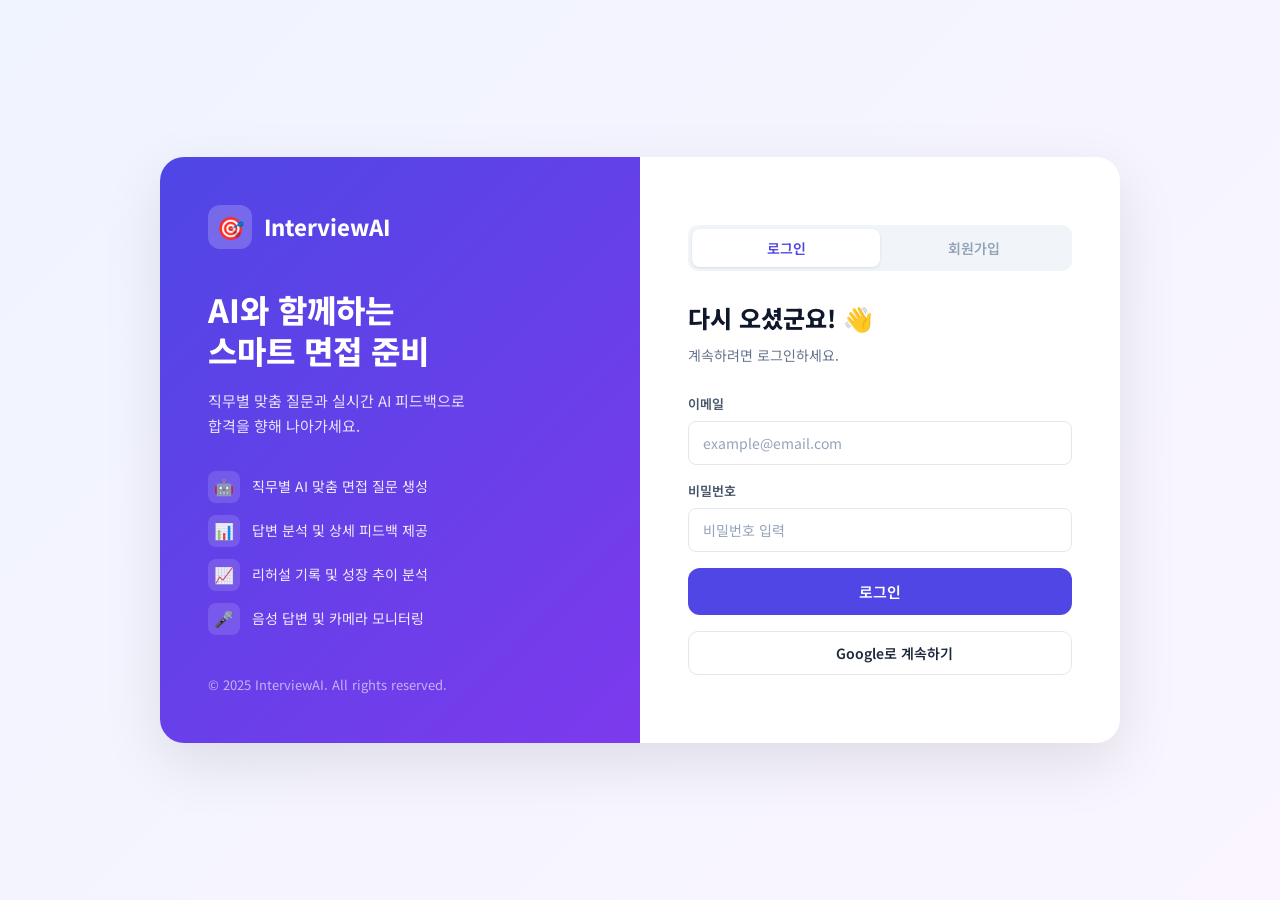
==== index.html @ cf8dadc1 "Add files via upload" ====
<!DOCTYPE html>
<html lang="ko">
<head>
<meta charset="UTF-8"/>
<meta name="viewport" content="width=device-width, initial-scale=1.0"/>
<title>InterviewAI — 로그인</title>
<link rel="stylesheet" href="css/style.css"/>
<script src="https://cdn.jsdelivr.net/npm/@supabase/supabase-js@2"></script>
<script src="js/config.js"></script>
<style>
.auth-page { min-height: 100vh; display: flex; align-items: center; justify-content: center; background: linear-gradient(135deg, #f0f4ff 0%, #faf5ff 100%); padding: 20px; }
.auth-wrap { display: grid; grid-template-columns: 1fr 1fr; max-width: 960px; width: 100%; background: #fff; border-radius: 24px; overflow: hidden; box-shadow: 0 20px 60px rgba(0,0,0,0.1); }
.auth-left { background: linear-gradient(135deg, #4f46e5, #7c3aed); padding: 48px; display: flex; flex-direction: column; justify-content: space-between; color: #fff; }
.auth-left-logo { display: flex; align-items: center; gap: 12px; font-size: 22px; font-weight: 800; }
.auth-left-logo .logo-box { width: 44px; height: 44px; background: rgba(255,255,255,0.2); border-radius: 12px; display: flex; align-items: center; justify-content: center; font-size: 22px; }
.auth-left-hero { flex: 1; display: flex; flex-direction: column; justify-content: center; padding: 40px 0; }
.auth-left-hero h2 { font-size: 32px; font-weight: 800; line-height: 1.3; margin-bottom: 16px; }
.auth-left-hero p { font-size: 15px; opacity: 0.85; line-height: 1.7; }
.auth-features { display: flex; flex-direction: column; gap: 12px; margin-top: 32px; }
.auth-feature { display: flex; align-items: center; gap: 12px; font-size: 14px; opacity: 0.9; }
.auth-feature .af-icon { width: 32px; height: 32px; background: rgba(255,255,255,0.15); border-radius: 8px; display: flex; align-items: center; justify-content: center; font-size: 16px; flex-shrink: 0; }
.auth-right { padding: 48px; display: flex; flex-direction: column; justify-content: center; }
.auth-tabs { display: flex; gap: 0; background: #f1f5f9; border-radius: 10px; padding: 4px; margin-bottom: 28px; }
.auth-tab { flex: 1; padding: 9px; border-radius: 8px; border: none; background: none; font-size: 14px; font-weight: 600; color: #94a3b8; cursor: pointer; transition: all 0.2s; }
.auth-tab.active { background: #fff; color: #4f46e5; box-shadow: 0 1px 3px rgba(0,0,0,0.1); }
.auth-title { font-size: 24px; font-weight: 800; margin-bottom: 6px; }
.auth-sub { font-size: 14px; color: #64748b; margin-bottom: 28px; }
.btn-google { display: flex; align-items: center; justify-content: center; gap: 10px; width: 100%; padding: 11px; border: 1.5px solid #e2e8f0; border-radius: 10px; background: #fff; font-size: 14px; font-weight: 600; color: #1e293b; cursor: pointer; transition: all 0.2s; margin-top: 16px; }
.btn-google:hover { background: #f8fafc; border-color: #cbd5e1; }
@media(max-width:768px){ .auth-wrap{grid-template-columns:1fr} .auth-left{display:none} }
</style>
</head>
<body class="auth-page">
<div class="auth-wrap">
  <!-- 왼쪽 브랜딩 -->
  <div class="auth-left">
    <div class="auth-left-logo">
      <div class="logo-box">🎯</div>
      InterviewAI
    </div>
    <div class="auth-left-hero">
      <h2>AI와 함께하는<br/>스마트 면접 준비</h2>
      <p>직무별 맞춤 질문과 실시간 AI 피드백으로<br/>합격을 향해 나아가세요.</p>
      <div class="auth-features">
        <div class="auth-feature"><div class="af-icon">🤖</div><span>직무별 AI 맞춤 면접 질문 생성</span></div>
        <div class="auth-feature"><div class="af-icon">📊</div><span>답변 분석 및 상세 피드백 제공</span></div>
        <div class="auth-feature"><div class="af-icon">📈</div><span>리허설 기록 및 성장 추이 분석</span></div>
        <div class="auth-feature"><div class="af-icon">🎤</div><span>음성 답변 및 카메라 모니터링</span></div>
      </div>
    </div>
    <div style="font-size:13px;opacity:0.6">© 2025 InterviewAI. All rights reserved.</div>
  </div>

  <!-- 오른쪽 폼 -->
  <div class="auth-right">
    <div class="auth-tabs">
      <button class="auth-tab active" id="tabLogin" onclick="switchTab('login')">로그인</button>
      <button class="auth-tab" id="tabRegister" onclick="switchTab('register')">회원가입</button>
    </div>

    <!-- 로그인 -->
    <div id="formLogin">
      <div class="auth-title">다시 오셨군요! 👋</div>
      <div class="auth-sub">계속하려면 로그인하세요.</div>
      <div class="form-group"><label>이메일</label><input type="email" id="loginEmail" placeholder="example@email.com"/></div>
      <div class="form-group"><label>비밀번호</label><input type="password" id="loginPw" placeholder="비밀번호 입력" onkeydown="if(event.key==='Enter')doLogin()"/></div>
      <div class="form-error" id="loginErr"></div>
      <button class="btn btn-primary btn-full btn-lg" id="loginBtn" onclick="doLogin()">
        <span id="loginBtnText">로그인</span>
      </button>
      <button class="btn-google" onclick="doGoogleLogin()">
        <img src="https://www.gstatic.com/firebasejs/ui/2.0.0/images/auth/google.svg" width="18" alt=""/>
        Google로 계속하기
      </button>
    </div>

    <!-- 회원가입 -->
    <div id="formRegister" class="hidden">
      <div class="auth-title">시작해봐요! 🚀</div>
      <div class="auth-sub">무료로 계정을 만들어 보세요.</div>
      <div class="grid-2">
        <div class="form-group"><label>이름</label><input type="text" id="regName" placeholder="홍길동"/></div>
        <div class="form-group"><label>목표 직무</label>
          <select id="regJob">
            <option value="">선택</option>
            <option>프론트엔드 개발자</option><option>백엔드 개발자</option>
            <option>풀스택 개발자</option><option>데이터 분석가</option>
            <option>UX/UI 디자이너</option><option>PM / 기획자</option>
            <option>마케터</option><option>영업직</option><option>기타</option>
          </select>
        </div>
      </div>
      <div class="form-group"><label>이메일</label><input type="email" id="regEmail" placeholder="example@email.com"/></div>
      <div class="form-group"><label>비밀번호 <span style="font-weight:400;color:#94a3b8">(6자 이상)</span></label><input type="password" id="regPw" placeholder="비밀번호 입력" onkeydown="if(event.key==='Enter')doRegister()"/></div>
      <div class="form-error" id="regErr"></div>
      <button class="btn btn-primary btn-full btn-lg" id="regBtn" onclick="doRegister()">
        <span id="regBtnText">회원가입</span>
      </button>
      <button class="btn-google" onclick="doGoogleLogin()">
        <img src="https://www.gstatic.com/firebasejs/ui/2.0.0/images/auth/google.svg" width="18" alt=""/>
        Google로 계속하기
      </button>
    </div>
  </div>
</div>

<script src="js/auth.js"></script>
</body>
</html>
---- css/style.css ----
/* =============================================
   InterviewAI — 공통 스타일 (라이트 모드)
   ============================================= */

@import url('https://fonts.googleapis.com/css2?family=Noto+Sans+KR:wght@400;500;600;700&display=swap');

:root {
  --primary: #4f46e5;
  --primary-dark: #4338ca;
  --primary-light: #eef2ff;
  --secondary: #7c3aed;
  --accent: #06b6d4;
  --success: #16a34a;
  --warning: #d97706;
  --danger: #dc2626;
  --bg: #f8fafc;
  --bg-card: #ffffff;
  --bg-secondary: #f1f5f9;
  --text-primary: #0f172a;
  --text-secondary: #475569;
  --text-muted: #94a3b8;
  --border: #e2e8f0;
  --border-focus: #4f46e5;
  --shadow-sm: 0 1px 3px rgba(0,0,0,0.06), 0 1px 2px rgba(0,0,0,0.04);
  --shadow-md: 0 4px 6px rgba(0,0,0,0.05), 0 2px 4px rgba(0,0,0,0.04);
  --shadow-lg: 0 10px 25px rgba(0,0,0,0.08), 0 4px 10px rgba(0,0,0,0.04);
  --radius-sm: 8px;
  --radius-md: 12px;
  --radius-lg: 16px;
  --radius-xl: 24px;
}

*, *::before, *::after { box-sizing: border-box; margin: 0; padding: 0; }
html, body { height: 100%; }
body { font-family: 'Noto Sans KR', 'Segoe UI', system-ui, sans-serif; background: var(--bg); color: var(--text-primary); line-height: 1.6; font-size: 15px; }
input, button, select, textarea { font-family: inherit; }
a { text-decoration: none; color: inherit; }
img { max-width: 100%; }

::-webkit-scrollbar { width: 6px; height: 6px; }
::-webkit-scrollbar-track { background: transparent; }
::-webkit-scrollbar-thumb { background: #cbd5e1; border-radius: 3px; }
::-webkit-scrollbar-thumb:hover { background: #94a3b8; }

/* ── 공통 버튼 ── */
.btn { display: inline-flex; align-items: center; justify-content: center; gap: 8px; padding: 10px 20px; border-radius: var(--radius-sm); font-size: 14px; font-weight: 600; cursor: pointer; transition: all 0.2s; border: none; outline: none; white-space: nowrap; }
.btn:disabled { opacity: 0.5; cursor: not-allowed; }
.btn-primary { background: var(--primary); color: #fff; }
.btn-primary:hover:not(:disabled) { background: var(--primary-dark); transform: translateY(-1px); box-shadow: 0 4px 12px rgba(79,70,229,0.3); }
.btn-secondary { background: var(--bg-secondary); color: var(--text-primary); border: 1px solid var(--border); }
.btn-secondary:hover:not(:disabled) { background: var(--border); }
.btn-outline { background: transparent; color: var(--primary); border: 1.5px solid var(--primary); }
.btn-outline:hover:not(:disabled) { background: var(--primary-light); }
.btn-danger { background: #fee2e2; color: var(--danger); border: 1px solid #fca5a5; }
.btn-danger:hover:not(:disabled) { background: #fecaca; }
.btn-lg { padding: 13px 28px; font-size: 15px; border-radius: var(--radius-md); }
.btn-full { width: 100%; }
.btn-icon { width: 40px; height: 40px; padding: 0; border-radius: var(--radius-sm); background: var(--bg-secondary); border: 1px solid var(--border); color: var(--text-secondary); font-size: 18px; }
.btn-icon:hover { background: var(--primary-light); color: var(--primary); border-color: #c7d2fe; }

/* ── 공통 폼 ── */
.form-group { display: flex; flex-direction: column; gap: 6px; margin-bottom: 16px; }
.form-group label { font-size: 13px; font-weight: 600; color: var(--text-secondary); }
.form-group input, .form-group select, .form-group textarea {
  padding: 11px 14px; border: 1.5px solid var(--border); border-radius: var(--radius-sm);
  font-size: 14px; color: var(--text-primary); background: #fff; transition: border-color 0.2s, box-shadow 0.2s; outline: none;
}
.form-group input:focus, .form-group select:focus, .form-group textarea:focus {
  border-color: var(--border-focus); box-shadow: 0 0 0 3px rgba(79,70,229,0.1);
}
.form-group input::placeholder, .form-group textarea::placeholder { color: var(--text-muted); }
.form-error { font-size: 13px; color: var(--danger); margin-bottom: 12px; padding: 8px 12px; background: #fee2e2; border-radius: var(--radius-sm); display: none; }
.form-error.show { display: block; }

/* ── 카드 ── */
.card { background: var(--bg-card); border-radius: var(--radius-lg); border: 1px solid var(--border); box-shadow: var(--shadow-sm); }
.card-body { padding: 24px; }

/* ── 배지 ── */
.badge { display: inline-flex; align-items: center; gap: 4px; padding: 3px 10px; border-radius: 20px; font-size: 12px; font-weight: 600; }
.badge-primary { background: var(--primary-light); color: var(--primary); }
.badge-success { background: #dcfce7; color: var(--success); }
.badge-warning { background: #fef3c7; color: var(--warning); }
.badge-danger { background: #fee2e2; color: var(--danger); }
.badge-gray { background: var(--bg-secondary); color: var(--text-secondary); }

/* ── 네비게이션 ── */
.navbar {
  position: fixed; top: 0; left: 0; right: 0; height: 64px; background: rgba(255,255,255,0.95);
  backdrop-filter: blur(12px); border-bottom: 1px solid var(--border);
  display: flex; align-items: center; justify-content: space-between;
  padding: 0 32px; z-index: 100; box-shadow: var(--shadow-sm);
}
.navbar-logo { display: flex; align-items: center; gap: 10px; font-size: 18px; font-weight: 700; color: var(--primary); cursor: pointer; }
.navbar-logo .logo-icon { width: 36px; height: 36px; background: linear-gradient(135deg, var(--primary), var(--secondary)); border-radius: 10px; display: flex; align-items: center; justify-content: center; font-size: 18px; }
.navbar-menu { display: flex; align-items: center; gap: 8px; }
.nav-link { padding: 8px 16px; border-radius: var(--radius-sm); font-size: 14px; font-weight: 500; color: var(--text-secondary); cursor: pointer; transition: all 0.2s; border: none; background: none; }
.nav-link:hover, .nav-link.active { background: var(--primary-light); color: var(--primary); }
.nav-avatar { width: 36px; height: 36px; border-radius: 50%; background: linear-gradient(135deg, var(--primary), var(--secondary)); display: flex; align-items: center; justify-content: center; color: #fff; font-size: 14px; font-weight: 700; cursor: pointer; border: 2px solid var(--border); transition: border-color 0.2s; }
.nav-avatar:hover { border-color: var(--primary); }

/* ── 사이드바 ── */
.sidebar {
  position: fixed; top: 64px; left: 0; bottom: 0; width: 240px;
  background: #fff; border-right: 1px solid var(--border);
  padding: 20px 12px; overflow-y: auto; z-index: 50;
}
.sidebar-section { margin-bottom: 24px; }
.sidebar-label { font-size: 11px; font-weight: 700; color: var(--text-muted); text-transform: uppercase; letter-spacing: 0.8px; padding: 0 12px; margin-bottom: 8px; }
.sidebar-item {
  display: flex; align-items: center; gap: 10px; padding: 10px 12px;
  border-radius: var(--radius-sm); font-size: 14px; font-weight: 500; color: var(--text-secondary);
  cursor: pointer; transition: all 0.2s; border: none; background: none; width: 100%; text-align: left;
}
.sidebar-item:hover { background: var(--bg-secondary); color: var(--text-primary); }
.sidebar-item.active { background: var(--primary-light); color: var(--primary); }
.sidebar-item .s-icon { font-size: 18px; width: 24px; text-align: center; }
.sidebar-item .s-badge { margin-left: auto; background: var(--primary); color: #fff; font-size: 11px; font-weight: 700; padding: 2px 7px; border-radius: 10px; }

/* ── 메인 레이아웃 ── */
.page-wrapper { padding-top: 64px; }
.content-area { margin-left: 240px; padding: 32px; min-height: calc(100vh - 64px); }

/* ── 통계 카드 ── */
.stat-card { background: #fff; border-radius: var(--radius-lg); border: 1px solid var(--border); padding: 20px 24px; }
.stat-card .stat-icon { width: 44px; height: 44px; border-radius: var(--radius-sm); display: flex; align-items: center; justify-content: center; font-size: 20px; margin-bottom: 12px; }
.stat-card .stat-value { font-size: 28px; font-weight: 700; color: var(--text-primary); line-height: 1; }
.stat-card .stat-label { font-size: 13px; color: var(--text-muted); margin-top: 4px; }
.stat-card .stat-change { font-size: 12px; font-weight: 600; margin-top: 8px; }
.stat-change.up { color: var(--success); }
.stat-change.down { color: var(--danger); }

/* ── 섹션 헤더 ── */
.section-header { display: flex; align-items: center; justify-content: space-between; margin-bottom: 20px; }
.section-title { font-size: 18px; font-weight: 700; color: var(--text-primary); }
.section-sub { font-size: 13px; color: var(--text-muted); margin-top: 2px; }

/* ── 리허설 카드 ── */
.rehearsal-card {
  background: #fff; border-radius: var(--radius-lg); border: 1px solid var(--border);
  padding: 20px 22px; transition: all 0.2s; cursor: pointer;
}
.rehearsal-card:hover { box-shadow: var(--shadow-md); border-color: #c7d2fe; transform: translateY(-1px); }
.rehearsal-card .rc-header { display: flex; align-items: flex-start; justify-content: space-between; margin-bottom: 12px; }
.rehearsal-card .rc-title { font-size: 15px; font-weight: 700; color: var(--text-primary); }
.rehearsal-card .rc-date { font-size: 12px; color: var(--text-muted); }
.rehearsal-card .rc-meta { display: flex; gap: 8px; flex-wrap: wrap; margin-bottom: 14px; }
.rehearsal-card .rc-score { display: flex; align-items: center; gap: 8px; }
.rc-score-num { font-size: 24px; font-weight: 800; color: var(--primary); }
.rc-score-bar { flex: 1; height: 6px; background: var(--bg-secondary); border-radius: 3px; overflow: hidden; }
.rc-score-fill { height: 100%; border-radius: 3px; background: linear-gradient(90deg, var(--primary), var(--secondary)); transition: width 0.8s ease; }

/* ── 토스트 ── */
.toast-container { position: fixed; top: 80px; right: 24px; z-index: 999; display: flex; flex-direction: column; gap: 8px; }
.toast { padding: 12px 18px; border-radius: var(--radius-md); font-size: 14px; font-weight: 500; box-shadow: var(--shadow-lg); animation: slideIn 0.3s ease; display: flex; align-items: center; gap: 10px; min-width: 280px; }
.toast-success { background: #fff; border-left: 4px solid var(--success); color: var(--text-primary); }
.toast-error { background: #fff; border-left: 4px solid var(--danger); color: var(--text-primary); }
.toast-info { background: #fff; border-left: 4px solid var(--primary); color: var(--text-primary); }
@keyframes slideIn { from { transform: translateX(100%); opacity: 0; } to { transform: translateX(0); opacity: 1; } }

/* ── 로딩 ── */
.spinner { width: 20px; height: 20px; border: 2px solid rgba(255,255,255,0.3); border-top-color: #fff; border-radius: 50%; animation: spin 0.7s linear infinite; }
.spinner-dark { border-color: rgba(79,70,229,0.2); border-top-color: var(--primary); }
@keyframes spin { to { transform: rotate(360deg); } }
.loading-dots { display: inline-flex; gap: 4px; }
.loading-dots span { width: 7px; height: 7px; border-radius: 50%; background: var(--primary); animation: dotBounce 1.2s infinite; }
.loading-dots span:nth-child(2) { animation-delay: 0.2s; }
.loading-dots span:nth-child(3) { animation-delay: 0.4s; }
@keyframes dotBounce { 0%,80%,100%{transform:translateY(0);opacity:0.4} 40%{transform:translateY(-8px);opacity:1} }

/* ── 모달 ── */
.modal-overlay { position: fixed; inset: 0; background: rgba(15,23,42,0.4); backdrop-filter: blur(4px); z-index: 200; display: flex; align-items: center; justify-content: center; padding: 20px; animation: fadeIn 0.2s ease; }
.modal { background: #fff; border-radius: var(--radius-xl); padding: 32px; max-width: 480px; width: 100%; box-shadow: var(--shadow-lg); animation: scaleIn 0.2s ease; }
.modal-header { display: flex; align-items: center; justify-content: space-between; margin-bottom: 24px; }
.modal-title { font-size: 18px; font-weight: 700; }
.modal-close { width: 32px; height: 32px; border-radius: 8px; border: none; background: var(--bg-secondary); cursor: pointer; font-size: 16px; color: var(--text-secondary); display: flex; align-items: center; justify-content: center; }
.modal-close:hover { background: var(--border); }
@keyframes fadeIn { from{opacity:0} to{opacity:1} }
@keyframes scaleIn { from{transform:scale(0.95);opacity:0} to{transform:scale(1);opacity:1} }

/* ── 진행바 ── */
.progress-bar { height: 6px; background: var(--bg-secondary); border-radius: 3px; overflow: hidden; }
.progress-fill { height: 100%; border-radius: 3px; background: linear-gradient(90deg, var(--primary), var(--secondary)); transition: width 0.5s ease; }

/* ── 유틸 ── */
.hidden { display: none !important; }
.text-center { text-align: center; }
.text-muted { color: var(--text-muted); font-size: 13px; }
.mt-4 { margin-top: 4px; }
.mt-8 { margin-top: 8px; }
.mt-16 { margin-top: 16px; }
.mt-24 { margin-top: 24px; }
.mb-16 { margin-bottom: 16px; }
.grid-2 { display: grid; grid-template-columns: 1fr 1fr; gap: 16px; }
.grid-3 { display: grid; grid-template-columns: repeat(3, 1fr); gap: 16px; }
.grid-4 { display: grid; grid-template-columns: repeat(4, 1fr); gap: 16px; }
.flex { display: flex; }
.flex-center { display: flex; align-items: center; justify-content: center; }
.flex-between { display: flex; align-items: center; justify-content: space-between; }
.gap-8 { gap: 8px; }
.gap-12 { gap: 12px; }
.gap-16 { gap: 16px; }
.divider { height: 1px; background: var(--border); margin: 20px 0; }
.divider-text { text-align: center; position: relative; margin: 20px 0; }
.divider-text::before { content: ''; position: absolute; top: 50%; left: 0; right: 0; height: 1px; background: var(--border); }
.divider-text span { position: relative; background: #fff; padding: 0 12px; font-size: 13px; color: var(--text-muted); }

/* ── 반응형 ── */
@media (max-width: 768px) {
  .sidebar { transform: translateX(-100%); transition: transform 0.3s; }
  .sidebar.open { transform: translateX(0); }
  .content-area { margin-left: 0; padding: 20px 16px; }
  .grid-2, .grid-3, .grid-4 { grid-template-columns: 1fr; }
  .navbar { padding: 0 16px; }
}
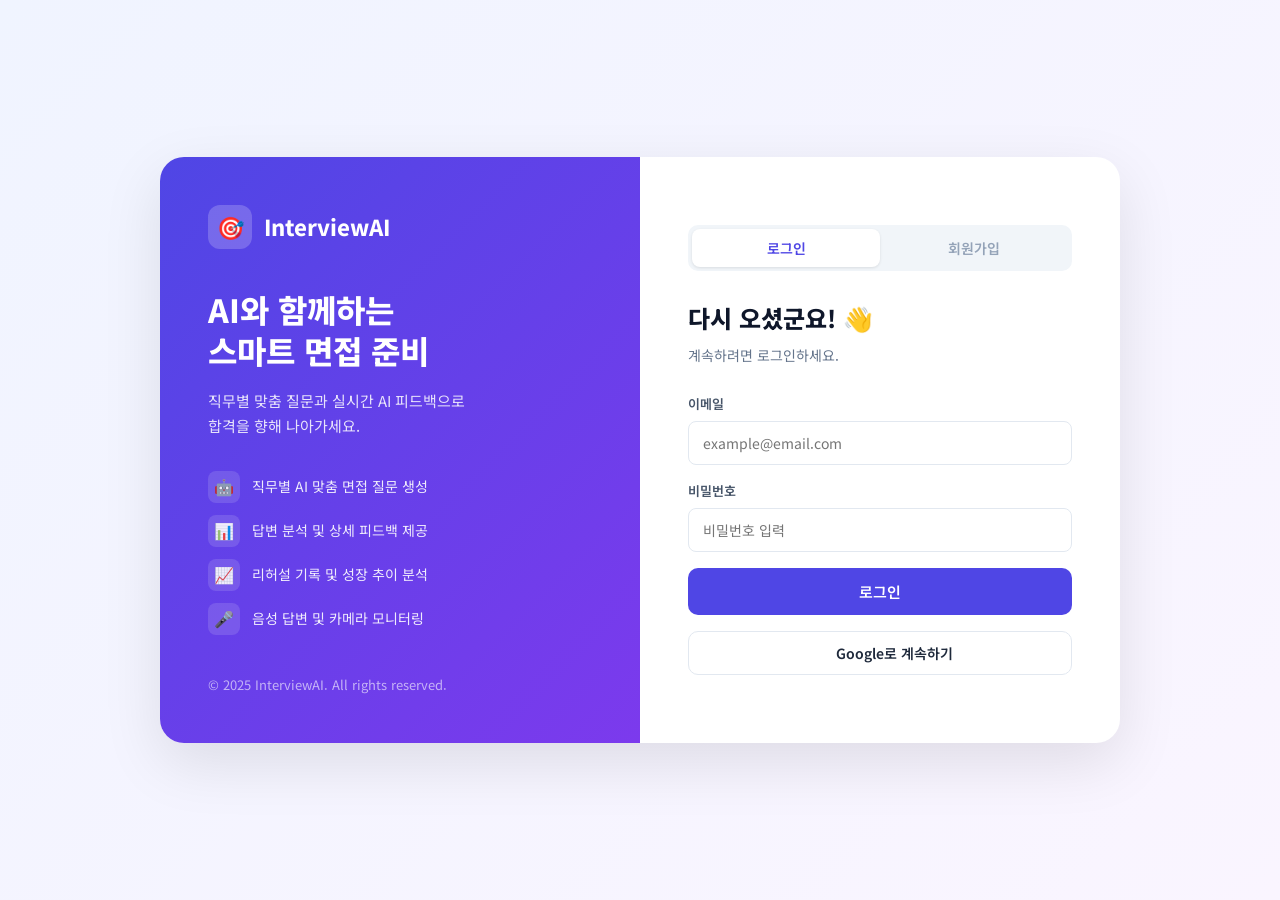
==== commit d9bd6175: "Refactor login page layout and styles Updated the HTML structure and styles for the login page, enha" ====
--- a/index.html
+++ b/index.html
@@ -5,8 +5,6 @@
 <meta name="viewport" content="width=device-width, initial-scale=1.0"/>
 <title>InterviewAI — 로그인</title>
 <link rel="stylesheet" href="css/style.css"/>
-<script src="https://cdn.jsdelivr.net/npm/@supabase/supabase-js@2"></script>
-<script src="js/config.js"></script>
 <style>
 .auth-page { min-height: 100vh; display: flex; align-items: center; justify-content: center; background: linear-gradient(135deg, #f0f4ff 0%, #faf5ff 100%); padding: 20px; }
 .auth-wrap { display: grid; grid-template-columns: 1fr 1fr; max-width: 960px; width: 100%; background: #fff; border-radius: 24px; overflow: hidden; box-shadow: 0 20px 60px rgba(0,0,0,0.1); }
@@ -27,12 +25,16 @@
 .auth-sub { font-size: 14px; color: #64748b; margin-bottom: 28px; }
 .btn-google { display: flex; align-items: center; justify-content: center; gap: 10px; width: 100%; padding: 11px; border: 1.5px solid #e2e8f0; border-radius: 10px; background: #fff; font-size: 14px; font-weight: 600; color: #1e293b; cursor: pointer; transition: all 0.2s; margin-top: 16px; }
 .btn-google:hover { background: #f8fafc; border-color: #cbd5e1; }
+.form-error { font-size: 13px; color: #dc2626; margin-bottom: 12px; padding: 8px 12px; background: #fee2e2; border-radius: 8px; display: none; }
+.form-error.show { display: block; }
+.spinner { width: 20px; height: 20px; border: 2px solid rgba(255,255,255,0.3); border-top-color: #fff; border-radius: 50%; animation: spin 0.7s linear infinite; margin: 0 auto; }
+@keyframes spin { to { transform: rotate(360deg); } }
+.hidden { display: none !important; }
 @media(max-width:768px){ .auth-wrap{grid-template-columns:1fr} .auth-left{display:none} }
 </style>
 </head>
 <body class="auth-page">
 <div class="auth-wrap">
-  <!-- 왼쪽 브랜딩 -->
   <div class="auth-left">
     <div class="auth-left-logo">
       <div class="logo-box">🎯</div>
@@ -51,7 +53,6 @@
     <div style="font-size:13px;opacity:0.6">© 2025 InterviewAI. All rights reserved.</div>
   </div>
 
-  <!-- 오른쪽 폼 -->
   <div class="auth-right">
     <div class="auth-tabs">
       <button class="auth-tab active" id="tabLogin" onclick="switchTab('login')">로그인</button>
@@ -62,10 +63,16 @@
     <div id="formLogin">
       <div class="auth-title">다시 오셨군요! 👋</div>
       <div class="auth-sub">계속하려면 로그인하세요.</div>
-      <div class="form-group"><label>이메일</label><input type="email" id="loginEmail" placeholder="example@email.com"/></div>
-      <div class="form-group"><label>비밀번호</label><input type="password" id="loginPw" placeholder="비밀번호 입력" onkeydown="if(event.key==='Enter')doLogin()"/></div>
+      <div style="display:flex;flex-direction:column;gap:6px;margin-bottom:16px">
+        <label style="font-size:13px;font-weight:600;color:#475569">이메일</label>
+        <input type="email" id="loginEmail" placeholder="example@email.com" style="padding:11px 14px;border:1.5px solid #e2e8f0;border-radius:8px;font-size:14px;outline:none;font-family:inherit"/>
+      </div>
+      <div style="display:flex;flex-direction:column;gap:6px;margin-bottom:16px">
+        <label style="font-size:13px;font-weight:600;color:#475569">비밀번호</label>
+        <input type="password" id="loginPw" placeholder="비밀번호 입력" style="padding:11px 14px;border:1.5px solid #e2e8f0;border-radius:8px;font-size:14px;outline:none;font-family:inherit" onkeydown="if(event.key==='Enter')doLogin()"/>
+      </div>
       <div class="form-error" id="loginErr"></div>
-      <button class="btn btn-primary btn-full btn-lg" id="loginBtn" onclick="doLogin()">
+      <button id="loginBtn" onclick="doLogin()" style="width:100%;padding:13px;background:#4f46e5;color:#fff;border:none;border-radius:10px;font-size:15px;font-weight:600;cursor:pointer;font-family:inherit">
         <span id="loginBtnText">로그인</span>
       </button>
       <button class="btn-google" onclick="doGoogleLogin()">
@@ -78,10 +85,14 @@
     <div id="formRegister" class="hidden">
       <div class="auth-title">시작해봐요! 🚀</div>
       <div class="auth-sub">무료로 계정을 만들어 보세요.</div>
-      <div class="grid-2">
-        <div class="form-group"><label>이름</label><input type="text" id="regName" placeholder="홍길동"/></div>
-        <div class="form-group"><label>목표 직무</label>
-          <select id="regJob">
+      <div style="display:grid;grid-template-columns:1fr 1fr;gap:12px;margin-bottom:16px">
+        <div style="display:flex;flex-direction:column;gap:6px">
+          <label style="font-size:13px;font-weight:600;color:#475569">이름</label>
+          <input type="text" id="regName" placeholder="홍길동" style="padding:11px 14px;border:1.5px solid #e2e8f0;border-radius:8px;font-size:14px;outline:none;font-family:inherit"/>
+        </div>
+        <div style="display:flex;flex-direction:column;gap:6px">
+          <label style="font-size:13px;font-weight:600;color:#475569">목표 직무</label>
+          <select id="regJob" style="padding:11px 14px;border:1.5px solid #e2e8f0;border-radius:8px;font-size:14px;outline:none;font-family:inherit;background:#fff">
             <option value="">선택</option>
             <option>프론트엔드 개발자</option><option>백엔드 개발자</option>
             <option>풀스택 개발자</option><option>데이터 분석가</option>
@@ -90,10 +101,16 @@
           </select>
         </div>
       </div>
-      <div class="form-group"><label>이메일</label><input type="email" id="regEmail" placeholder="example@email.com"/></div>
-      <div class="form-group"><label>비밀번호 <span style="font-weight:400;color:#94a3b8">(6자 이상)</span></label><input type="password" id="regPw" placeholder="비밀번호 입력" onkeydown="if(event.key==='Enter')doRegister()"/></div>
+      <div style="display:flex;flex-direction:column;gap:6px;margin-bottom:16px">
+        <label style="font-size:13px;font-weight:600;color:#475569">이메일</label>
+        <input type="email" id="regEmail" placeholder="example@email.com" style="padding:11px 14px;border:1.5px solid #e2e8f0;border-radius:8px;font-size:14px;outline:none;font-family:inherit"/>
+      </div>
+      <div style="display:flex;flex-direction:column;gap:6px;margin-bottom:16px">
+        <label style="font-size:13px;font-weight:600;color:#475569">비밀번호 <span style="font-weight:400;color:#94a3b8">(6자 이상)</span></label>
+        <input type="password" id="regPw" placeholder="비밀번호 입력" style="padding:11px 14px;border:1.5px solid #e2e8f0;border-radius:8px;font-size:14px;outline:none;font-family:inherit" onkeydown="if(event.key==='Enter')doRegister()"/>
+      </div>
       <div class="form-error" id="regErr"></div>
-      <button class="btn btn-primary btn-full btn-lg" id="regBtn" onclick="doRegister()">
+      <button id="regBtn" onclick="doRegister()" style="width:100%;padding:13px;background:#4f46e5;color:#fff;border:none;border-radius:10px;font-size:15px;font-weight:600;cursor:pointer;font-family:inherit">
         <span id="regBtnText">회원가입</span>
       </button>
       <button class="btn-google" onclick="doGoogleLogin()">
@@ -104,6 +121,8 @@
   </div>
 </div>
 
+<script src="https://cdn.jsdelivr.net/npm/@supabase/supabase-js@2"></script>
+<script src="js/config.js"></script>
 <script src="js/auth.js"></script>
 </body>
-</html>+</html>
